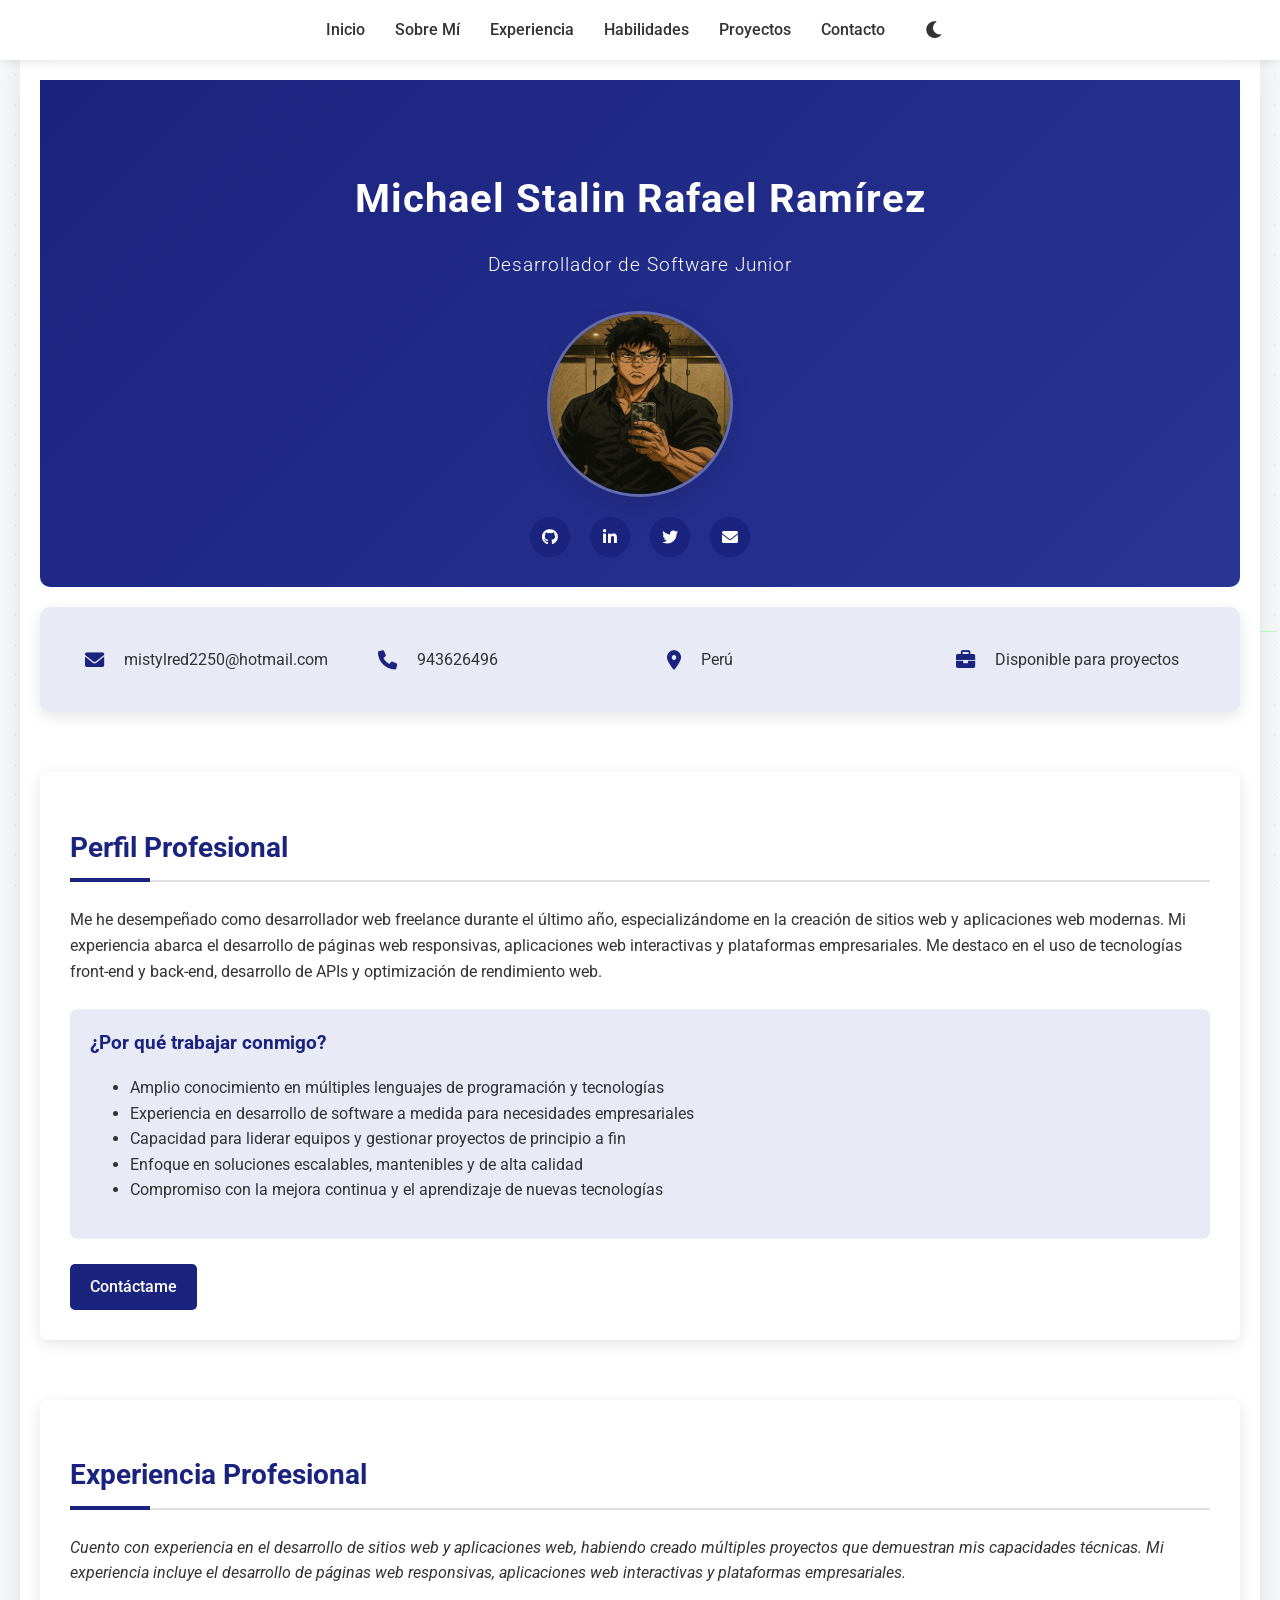
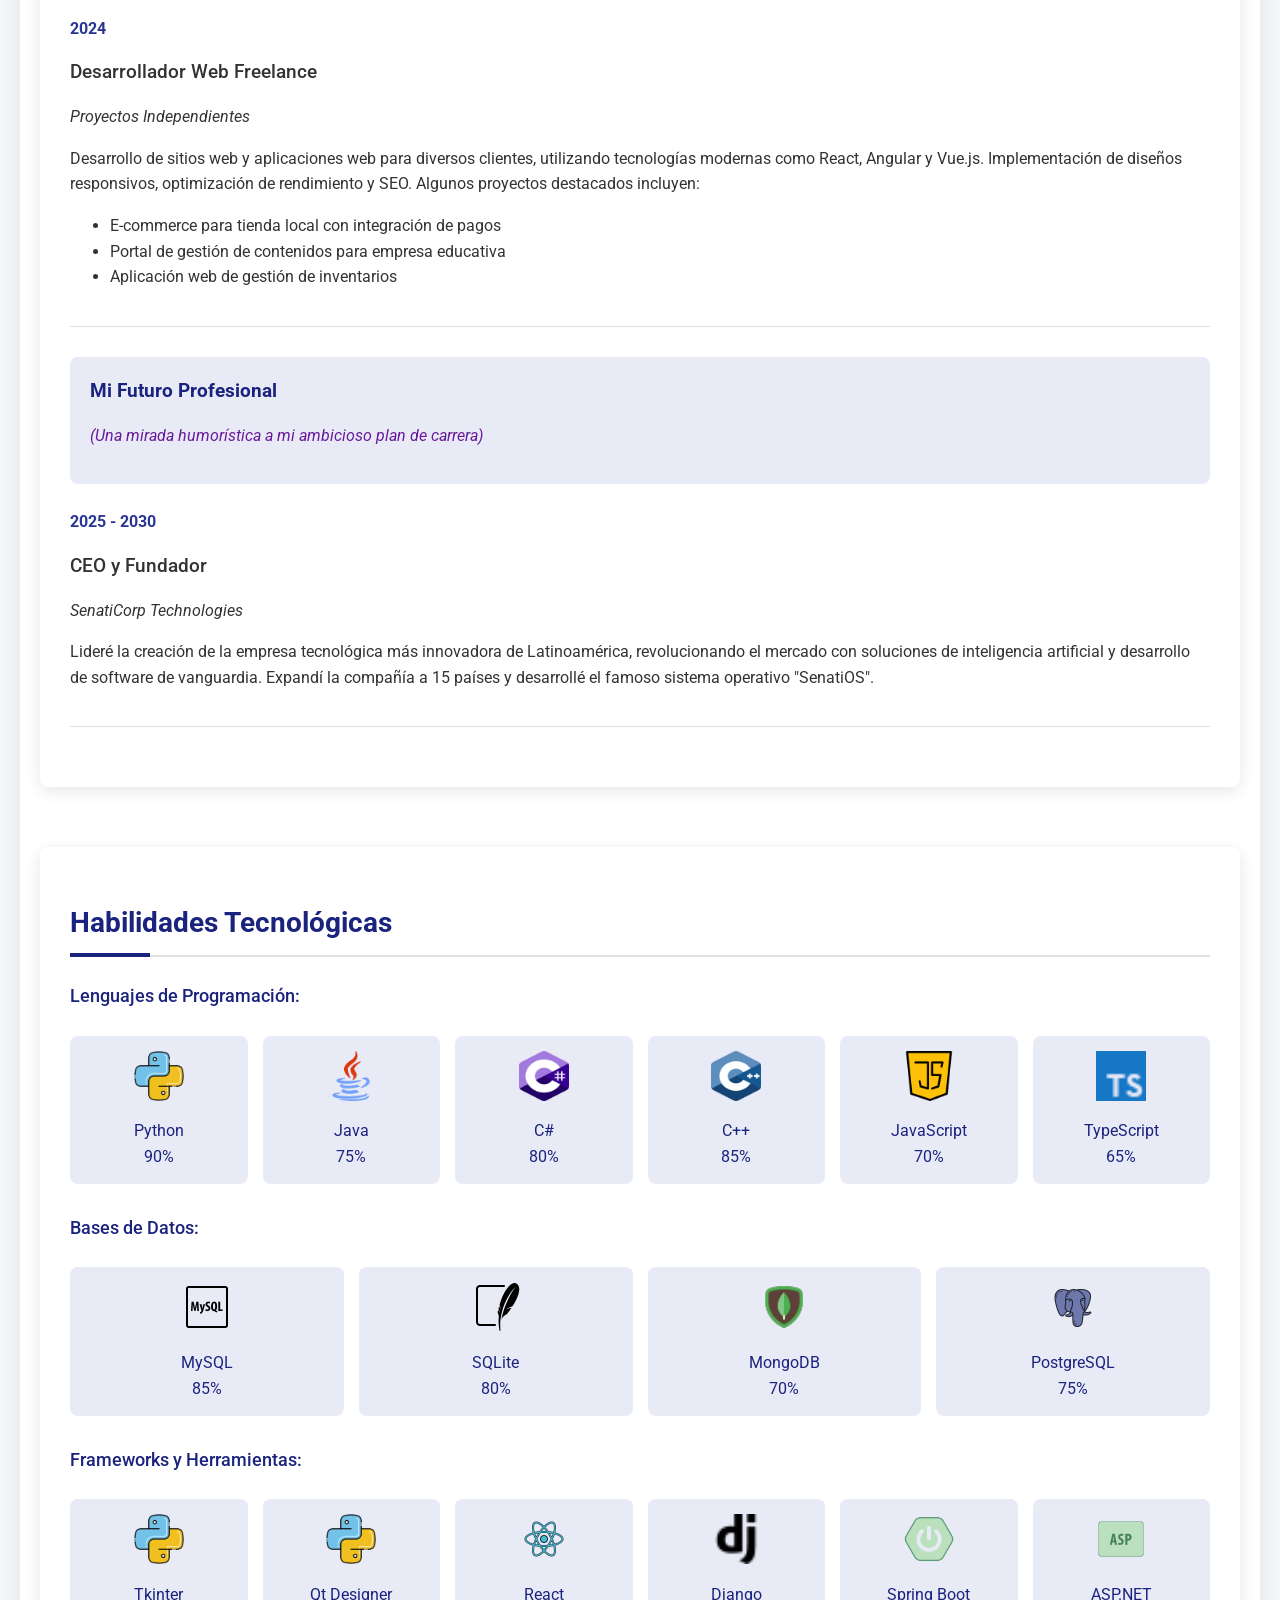
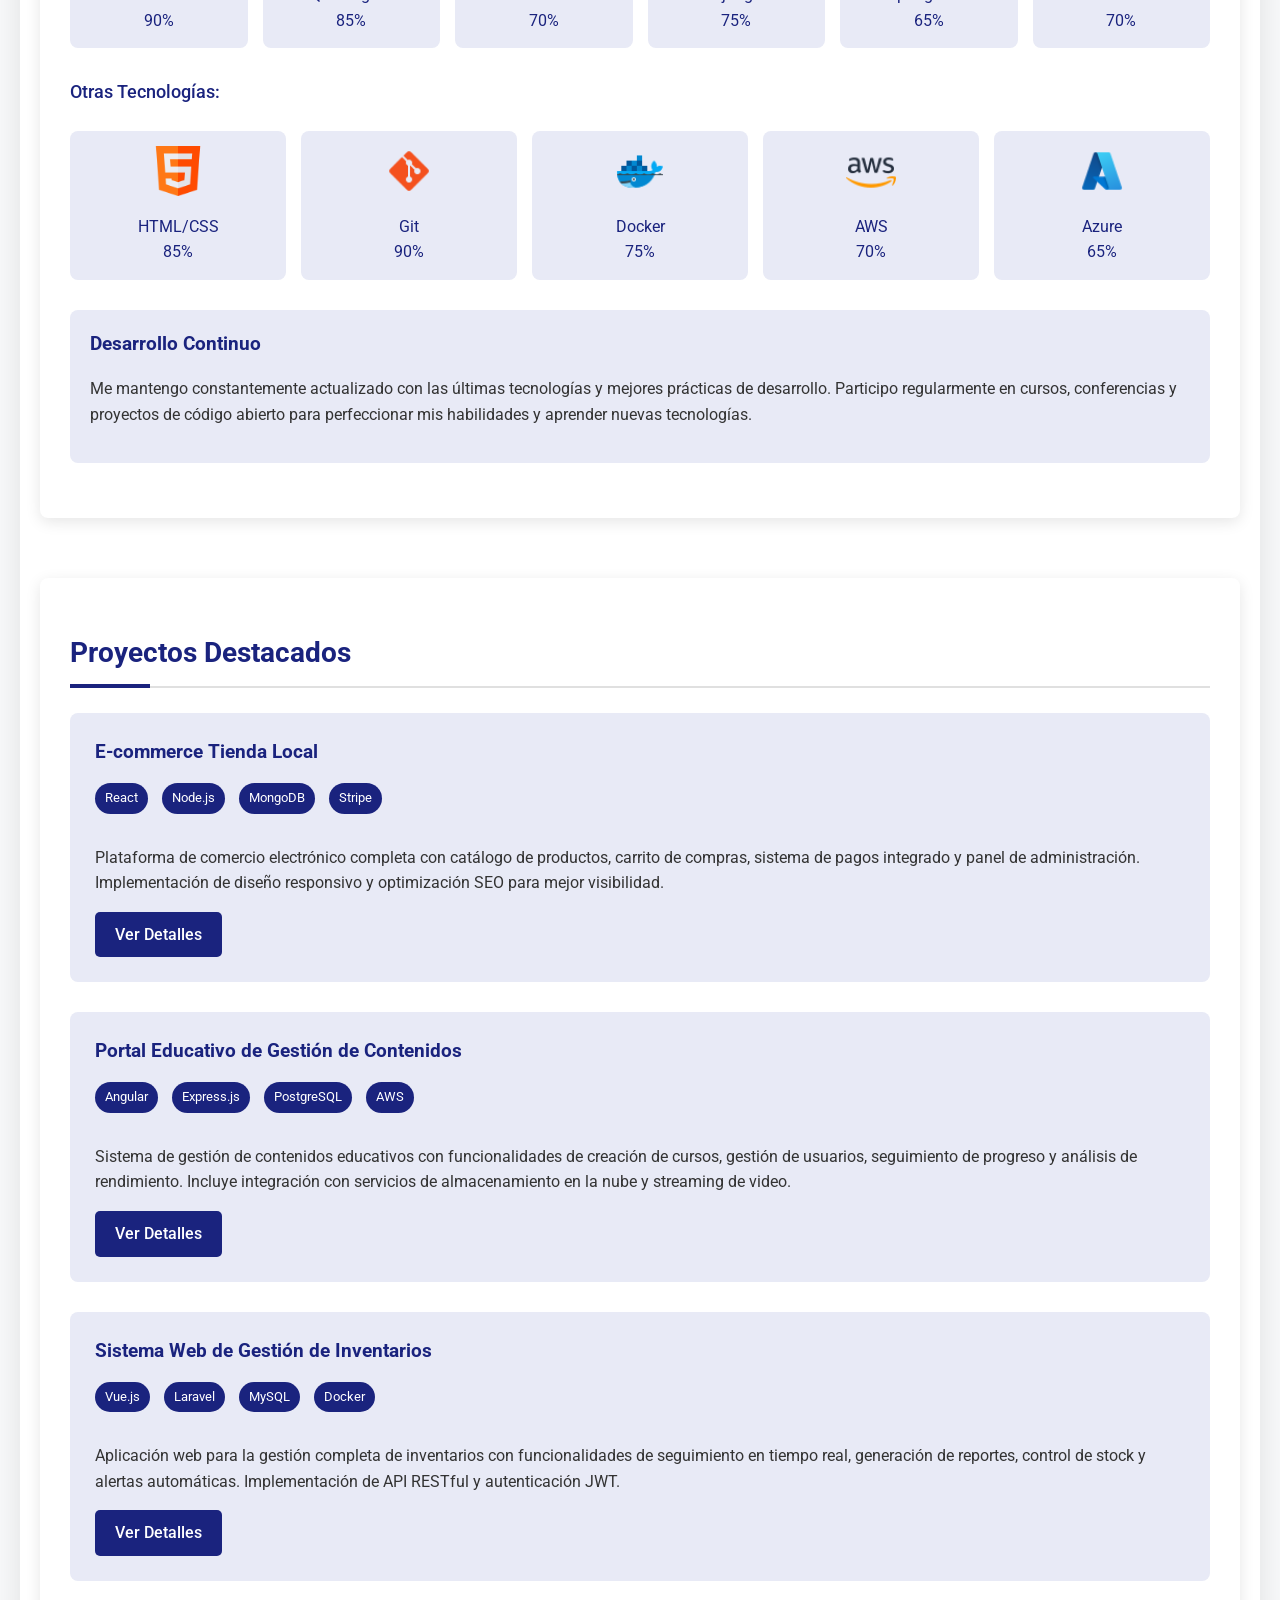
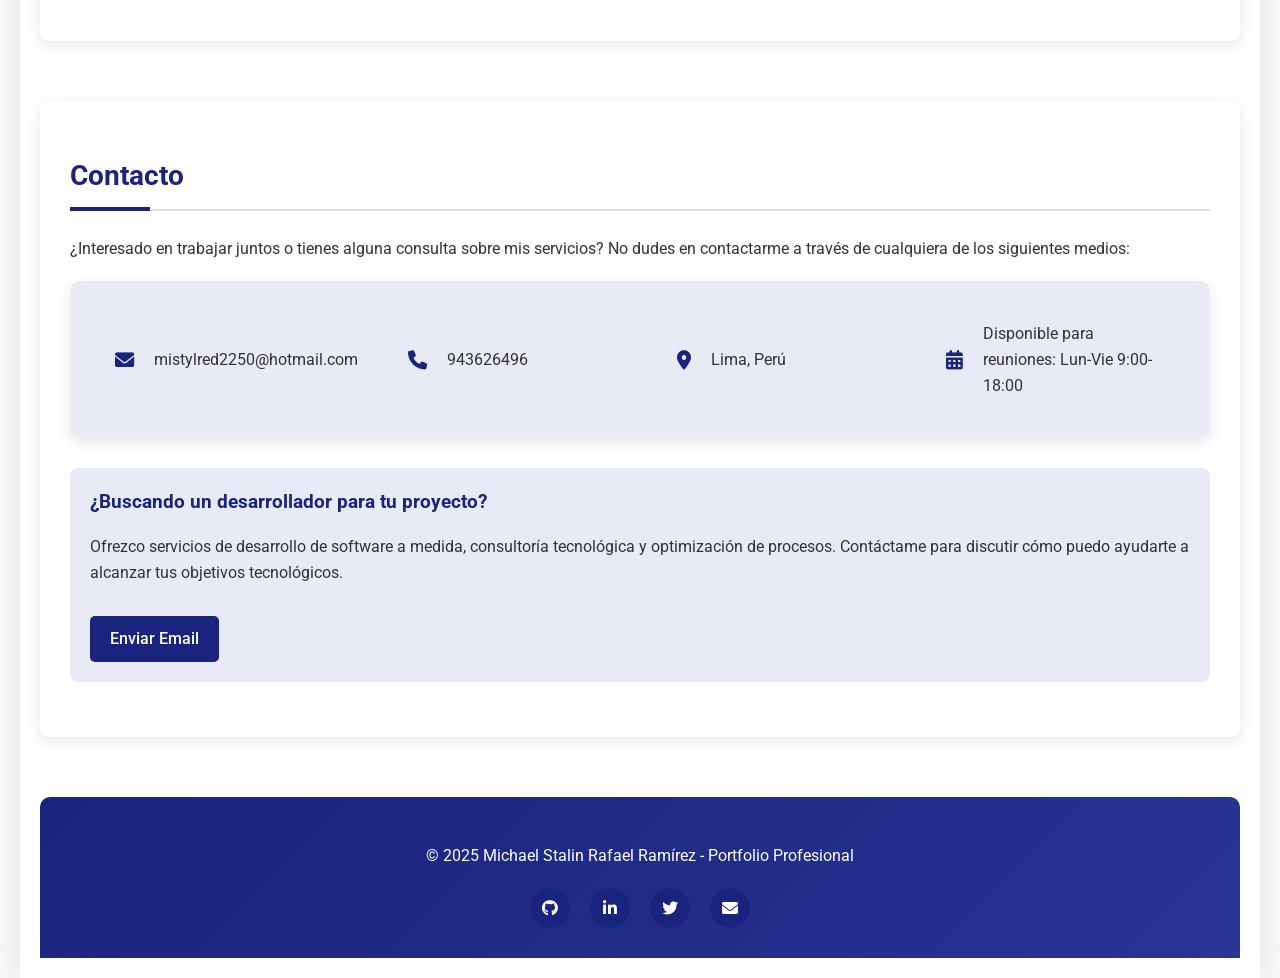
==== index.html @ 330e7f18 "repo" ====
<!DOCTYPE html>
<html lang="es">
<head>
    <meta charset="UTF-8">
    <meta name="viewport" content="width=device-width, initial-scale=1.0">
    <title>Portfolio Profesional - Michael Stalin Rafael Ramírez</title>
    <link rel="stylesheet" href="assets/css/styles.css">
    <link rel="stylesheet" href="https://cdnjs.cloudflare.com/ajax/libs/font-awesome/6.0.0-beta3/css/all.min.css">
    <link href="https://fonts.googleapis.com/css2?family=Roboto:wght@300;400;500;700&display=swap" rel="stylesheet">
    <!-- Añadimos metadatos para SEO -->
    <meta name="description" content="Portfolio profesional de Michael Stalin Rafael Ramírez, desarrollador de software especializado en aplicaciones empresariales y soluciones tecnológicas.">
    <meta name="keywords" content="desarrollador, software, Python, Java, C#, portfolio, programación, aplicaciones, web">
    <meta name="author" content="Michael Stalin Rafael Ramírez">
    <!-- Favicon -->
    <link rel="icon" href="assets/img/favicon.ico" type="image/x-icon">
</head>
<body>
    <div class="nav-menu">
        <div class="nav-container">
            <a href="#inicio" class="nav-item">Inicio</a>
            <a href="#sobre-mi" class="nav-item">Sobre Mí</a>
            <a href="#experiencia" class="nav-item">Experiencia</a>
            <a href="#habilidades" class="nav-item">Habilidades</a>
            <a href="#proyectos" class="nav-item">Proyectos</a>
            <a href="#contacto" class="nav-item">Contacto</a>
            <button id="theme-toggle" class="nav-item" style="background: none; border: none; cursor: pointer;">
                <i class="fas fa-moon"></i>
            </button>
        </div>
    </div>

    <div class="container">
        <header id="inicio">
            <h1>Michael Stalin Rafael Ramírez</h1>
            <p class="subtitle">Desarrollador de Software Junior</p>
            <div class="profile-pic" id="profile-pic">
                <!-- Replace 'path/to/your/photo.jpg' with the actual path to your profile photo -->
                <img src="integrantes/michael.png" alt="Michael Stalin Rafael Ramírez">
                <!-- Alternative options for profile photo:
                1. Place your photo in assets/img/ folder and use: src="assets/img/your-photo.jpg"
                2. Use a direct URL if hosting elsewhere: src="https://example.com/your-photo.jpg"
                3. Keep placeholder until you have a photo: src="https://via.placeholder.com/180"
                -->
            </div>
            <div class="social-icons">
                <a href="#" class="social-icon"><i class="fab fa-github"></i></a>
                <a href="#" class="social-icon"><i class="fab fa-linkedin-in"></i></a>
                <a href="#" class="social-icon"><i class="fab fa-twitter"></i></a>
                <a href="mailto:mistylred2250@hotmail.com" class="social-icon"><i class="fas fa-envelope"></i></a>
            </div>
        </header>
        
        <section class="contact-info">
            <div class="contact-item">
                <i class="fas fa-envelope"></i>
                <span>mistylred2250@hotmail.com</span>
            </div>
            <div class="contact-item">
                <i class="fas fa-phone"></i>
                <span>943626496</span>
            </div>
            <div class="contact-item">
                <i class="fas fa-map-marker-alt"></i>
                <span>Perú</span>
            </div>
            <div class="contact-item">
                <i class="fas fa-briefcase"></i>
                <span>Disponible para proyectos</span>
            </div>
        </section>
        
        <section id="sobre-mi">
            <h2>Perfil Profesional</h2>
            <p>
                Me he desempeñado como desarrollador web freelance durante el último año, especializándome
                en la creación de sitios web y aplicaciones web modernas. Mi experiencia abarca el desarrollo
                de páginas web responsivas, aplicaciones web interactivas y plataformas empresariales. Me destaco
                en el uso de tecnologías front-end y back-end, desarrollo de APIs y optimización de rendimiento web.
            </p>
            
            <div class="highlight-box">
                <h3 class="highlight-title">¿Por qué trabajar conmigo?</h3>
                <ul>
                    <li>Amplio conocimiento en múltiples lenguajes de programación y tecnologías</li>
                    <li>Experiencia en desarrollo de software a medida para necesidades empresariales</li>
                    <li>Capacidad para liderar equipos y gestionar proyectos de principio a fin</li>
                    <li>Enfoque en soluciones escalables, mantenibles y de alta calidad</li>
                    <li>Compromiso con la mejora continua y el aprendizaje de nuevas tecnologías</li>
                </ul>
            </div>
            
            <a href="#contacto" class="btn">Contáctame</a>
        </section>
        
        <section id="experiencia">
            <h2>Experiencia Profesional</h2>
            
            <p style="font-style: italic; margin-bottom: 30px;">
                Cuento con experiencia en el desarrollo de sitios web y aplicaciones web, habiendo creado
                múltiples proyectos que demuestran mis capacidades técnicas. Mi experiencia incluye el desarrollo
                de páginas web responsivas, aplicaciones web interactivas y plataformas empresariales.
            </p>

            <div class="experience-item">
                <p class="experience-date">2024  </p>
                <p class="experience-role">Desarrollador Web Freelance</p>
                <p class="experience-company">Proyectos Independientes</p>
                <p>
                    Desarrollo de sitios web y aplicaciones web para diversos clientes, utilizando tecnologías
                    modernas como React, Angular y Vue.js. Implementación de diseños responsivos, optimización
                    de rendimiento y SEO. Algunos proyectos destacados incluyen:
                    <ul>
                        <li>E-commerce para tienda local con integración de pagos</li>
                        <li>Portal de gestión de contenidos para empresa educativa</li>
                        <li>Aplicación web de gestión de inventarios</li>
                    </ul>
                </p>
            </div>
            
            <div class="highlight-box">
                <h3 class="highlight-title">Mi Futuro Profesional</h3>
                <p style="font-style: italic; color: #6a1b9a;">
                    (Una mirada humorística a mi ambicioso plan de carrera)
                </p>
            </div>
            
            <div class="experience-item">
                <p class="experience-date">2025 - 2030</p>
                <p class="experience-role">CEO y Fundador</p>
                <p class="experience-company">SenatiCorp Technologies</p>
                <p>
                    Lideré la creación de la empresa tecnológica más innovadora de Latinoamérica, 
                    revolucionando el mercado con soluciones de inteligencia artificial y desarrollo 
                    de software de vanguardia. Expandí la compañía a 15 países y desarrollé 
                    el famoso sistema operativo "SenatiOS".
                </p>
            </div>
        </section>
        
        <section id="habilidades">
            <h2>Habilidades Tecnológicas</h2>
            
            <div class="info-item">
                <p class="info-title">Lenguajes de Programación:</p>
                <div class="skills-container">
                    <div class="skill-item" onclick="openModal('python-modal')"><img src="img/python.png" alt="Python" class="skill-icon"><br>Python<br>90%</div>
                    <div class="skill-item" onclick="openModal('java-modal')"><img src="img/java.png" alt="Java" class="skill-icon"><br>Java<br>75%</div>
                    <div class="skill-item" onclick="openModal('csharp-modal')"><img src="img/c-sharp-c.912x1024.png" alt="C#" class="skill-icon"><br>C#<br>80%</div>
                    <div class="skill-item" onclick="openModal('cpp-modal')"><img src="img/c.912x1024.png" alt="C++" class="skill-icon"><br>C++<br>85%</div>
                    <div class="skill-item" onclick="openModal('javascript-modal')"><img src="img/secuencia-de-comandos-de-java.png" alt="JavaScript" class="skill-icon"><br>JavaScript<br>70%</div>
                    <div class="skill-item" onclick="openModal('typescript-modal')"><img src="img/icons8-typescript-24.png" alt="TypeScript" class="skill-icon"><br>TypeScript<br>65%</div>
                </div>
            </div>
            
            <div class="info-item">
                <p class="info-title">Bases de Datos:</p>
                <div class="skills-container">
                    <div class="skill-item" onclick="openModal('mysql-modal')"><img src="img/icons8-mysql-50.png" alt="MySQL" class="skill-icon"><br>MySQL<br>85%</div>
                    <div class="skill-item" onclick="openModal('sqlite-modal')"><img src="img/icons8-sqlite-50.png" alt="SQLite" class="skill-icon"><br>SQLite<br>80%</div>
                    <div class="skill-item" onclick="openModal('mongodb-modal')"><img src="img/icons8-mongodb-48.png" alt="MongoDB" class="skill-icon"><br>MongoDB<br>70%</div>
                    <div class="skill-item" onclick="openModal('postgresql-modal')"><img src="img/icons8-postgresql-100.png" alt="PostgreSQL" class="skill-icon"><br>PostgreSQL<br>75%</div>
                </div>
            </div>
            
            <div class="info-item">
                <p class="info-title">Frameworks y Herramientas:</p>
                <div class="skills-container">
                    <div class="skill-item" onclick="openModal('tkinter-modal')"><img src="img/python.png" alt="Tkinter" class="skill-icon"><br>Tkinter<br>90%</div>
                    <div class="skill-item" onclick="openModal('qt-modal')"><img src="img/python.png" alt="Qt Designer" class="skill-icon"><br>Qt Designer<br>85%</div>
                    <div class="skill-item" onclick="openModal('react-modal')"><img src="img/icons8-reaccionar-100.png" alt="React" class="skill-icon"><br>React<br>70%</div>
                    <div class="skill-item" onclick="openModal('django-modal')"><img src="img/icons8-django-24.png" alt="Django" class="skill-icon"><br>Django<br>75%</div>
                    <div class="skill-item" onclick="openModal('spring-modal')"><img src="img/icons8-logotipo-de-primavera-80.png" alt="Spring Boot" class="skill-icon"><br>Spring Boot<br>65%</div>
                    <div class="skill-item" onclick="openModal('dotnet-modal')"><img src="img/icons8-asp-80.png" alt="ASP.NET" class="skill-icon"><br>ASP.NET<br>70%</div>
                </div>
            </div>
            
            <div class="info-item">
                <p class="info-title">Otras Tecnologías:</p>
                <div class="skills-container">
                    <div class="skill-item" onclick="openModal('html-modal')"><img src="img/html.png" alt="HTML" class="skill-icon"><br>HTML/CSS<br>85%</div>
                    <div class="skill-item" onclick="openModal('git-modal')"><img src="img/icons8-git-48.png" alt="Git" class="skill-icon"><br>Git<br>90%</div>
                    <div class="skill-item" onclick="openModal('docker-modal')"><img src="img/icons8-estibador-48.png" alt="Docker" class="skill-icon"><br>Docker<br>75%</div>
                    <div class="skill-item" onclick="openModal('aws-modal')"><img src="img/icons8-aws-48.png" alt="AWS" class="skill-icon"><br>AWS<br>70%</div>
                    <div class="skill-item" onclick="openModal('azure-modal')"><img src="img/icons8-azur-48.png" alt="Azure" class="skill-icon"><br>Azure<br>65%</div>
                </div>
            </div>
            
            <div class="highlight-box">
                <h3 class="highlight-title">Desarrollo Continuo</h3>
                <p>
                    Me mantengo constantemente actualizado con las últimas tecnologías y mejores prácticas 
                    de desarrollo. Participo regularmente en cursos, conferencias y proyectos de código abierto 
                    para perfeccionar mis habilidades y aprender nuevas tecnologías.
                </p>
            </div>
        </section>
        
        <section id="proyectos">
            <h2>Proyectos Destacados</h2>
            
            <div class="project-card">
                <h3 class="project-title">E-commerce Tienda Local</h3>
                <span class="project-tech">React</span>
                <span class="project-tech">Node.js</span>
                <span class="project-tech">MongoDB</span>
                <span class="project-tech">Stripe</span>
                <p>
                    Plataforma de comercio electrónico completa con catálogo de productos, carrito de compras,
                    sistema de pagos integrado y panel de administración. Implementación de diseño responsivo
                    y optimización SEO para mejor visibilidad.
                </p>
                <a href="#" class="btn" onclick="openModal('proyecto1-modal')">Ver Detalles</a>
            </div>
            
            <div class="project-card">
                <h3 class="project-title">Portal Educativo de Gestión de Contenidos</h3>
                <span class="project-tech">Angular</span>
                <span class="project-tech">Express.js</span>
                <span class="project-tech">PostgreSQL</span>
                <span class="project-tech">AWS</span>
                <p>
                    Sistema de gestión de contenidos educativos con funcionalidades de creación de cursos,
                    gestión de usuarios, seguimiento de progreso y análisis de rendimiento. Incluye
                    integración con servicios de almacenamiento en la nube y streaming de video.
                </p>
                <a href="#" class="btn" onclick="openModal('proyecto2-modal')">Ver Detalles</a>
            </div>

            <div class="project-card">
                <h3 class="project-title">Sistema Web de Gestión de Inventarios</h3>
                <span class="project-tech">Vue.js</span>
                <span class="project-tech">Laravel</span>
                <span class="project-tech">MySQL</span>
                <span class="project-tech">Docker</span>
                <p>
                    Aplicación web para la gestión completa de inventarios con funcionalidades de
                    seguimiento en tiempo real, generación de reportes, control de stock y
                    alertas automáticas. Implementación de API RESTful y autenticación JWT.
                </p>
                <a href="#" class="btn" onclick="openModal('proyecto3-modal')">Ver Detalles</a>
            </div>
            
            
        </section>
        
        <!-- Education section removed -->
        
        <section id="contacto">
            <h2>Contacto</h2>
            <p>
                ¿Interesado en trabajar juntos o tienes alguna consulta sobre mis servicios? 
                No dudes en contactarme a través de cualquiera de los siguientes medios:
            </p>
            <div class="contact-info">
                <div class="contact-item">
                    <i class="fas fa-envelope"></i>
                    <span>mistylred2250@hotmail.com</span>
                </div>
                <div class="contact-item">
                    <i class="fas fa-phone"></i>
                    <span>943626496</span>
                </div>
                <div class="contact-item">
                    <i class="fas fa-map-marker-alt"></i>
                    <span>Lima, Perú</span>
                </div>
                <div class="contact-item">
                    <i class="fas fa-calendar-alt"></i>
                    <span>Disponible para reuniones: Lun-Vie 9:00-18:00</span>
                </div>
            </div>
            
            <div class="highlight-box" style="margin-top: 30px;">
                <h3 class="highlight-title">¿Buscando un desarrollador para tu proyecto?</h3>
                <p>
                    Ofrezco servicios de desarrollo de software a medida, consultoría tecnológica y 
                    optimización de procesos. Contáctame para discutir cómo puedo ayudarte a alcanzar 
                    tus objetivos tecnológicos.
                </p>
                <a href="mailto:mistylred2250@hotmail.com" class="btn" style="margin-top: 15px;">Enviar Email</a>
            </div>
        </section>
        
        <footer>
            <p>© 2025 Michael Stalin Rafael Ramírez - Portfolio Profesional</p>
            <div class="social-icons">
                <a href="#" class="social-icon"><i class="fab fa-github"></i></a>
                <a href="#" class="social-icon"><i class="fab fa-linkedin-in"></i></a>
                <a href="#" class="social-icon"><i class="fab fa-twitter"></i></a>
                <a href="mailto:mistylred2250@hotmail.com" class="social-icon"><i class="fas fa-envelope"></i></a>
            </div>
        </footer>
    </div>

    <!-- Modales para tecnologías -->
    <div id="python-modal" class="modal">
        <div class="modal-content">
            <span class="close-modal" onclick="closeModal('python-modal')">&times;</span>
            <h3 class="modal-title">Proyectos con Python</h3>
            <p>He desarrollado los siguientes proyectos utilizando Python:</p>
            <ul>
                <li><strong>Sistema Avanzado de Análisis de Documentos:</strong> Aplicación que utiliza NLP para extraer información clave de documentos.</li>
                <li><strong>Plataforma de Gestión de RRHH:</strong> Sistema completo con Django y React para gestión de recursos humanos.</li>
                <li><strong>Automatización de Procesos Empresariales:</strong> Scripts y aplicaciones para optimizar flujos de trabajo.</li>
                <li><strong>Análisis de Datos y Visualización:</strong> Dashboards interactivos con Pandas, NumPy y Matplotlib.</li>
            </ul>
            <p>Python es mi lenguaje principal para desarrollo de aplicaciones empresariales, análisis de datos y automatización.</p>
        </div>
    </div>

    <div id="java-modal" class="modal">
        <div class="modal-content">
            <span class="close-modal" onclick="closeModal('java-modal')">&times;</span>
            <h3 class="modal-title">Proyectos con Java</h3>
            <p>He desarrollado los siguientes proyectos utilizando Java:</p>
            <ul>
                <li><strong>Ecosistema de APIs Empresariales:</strong> Desarrollo de APIs RESTful con autenticación OAuth2 y documentación Swagger.</li>
                <li><strong>Aplicación Móvil de Gestión Logística:</strong> App Android para seguimiento de flotas y envíos en tiempo real.</li>
                <li><strong>Microservicios para Integración de Sistemas:</strong> Arquitectura escalable para comunicación entre sistemas empresariales.</li>
            </ul>
            <p>Java es mi lenguaje de elección para desarrollo de aplicaciones empresariales robustas y aplicaciones Android.</p>
        </div>
    </div>

    <div id="csharp-modal" class="modal">
        <div class="modal-content">
            <span class="close-modal" onclick="closeModal('csharp-modal')">&times;</span>
            <h3 class="modal-title">Proyectos con C#</h3>
            <p>He desarrollado los siguientes proyectos utilizando C#:</p>
            <ul>
                <li><strong>Software MSI:</strong> Desarrollo de instaladores y aplicaciones empresariales.</li>
                <li><strong>Aplicaciones de Escritorio:</strong> Desarrollo con Windows Forms y WPF.</li>
            </ul>
            <p>C# es mi elección para desarrollo de aplicaciones Windows y servicios empresariales.</p>
        </div>
    </div>

    <!-- Modales para proyectos -->
    <div id="proyecto1-modal" class="modal">
        <div class="modal-content">
            <span class="close-modal" onclick="closeModal('proyecto1-modal')">&times;</span>
            <h3 class="modal-title">Buscador de Palabras en Documentos</h3>
            <img src="https://via.placeholder.com/600x300" alt="Buscador de Palabras" class="project-image">
            <p><strong>Tecnologías:</strong> Python, Qt Designer, PyPDF2, docx</p>
            <p>
                Esta aplicación permite a los usuarios buscar palabras específicas dentro de documentos PDF y Word (.docx).
                Características principales:
            </p>
            <ul>
                <li>Interfaz gráfica intuitiva desarrollada con Qt Designer</li>
                <li>Búsqueda rápida en múltiples documentos simultáneamente</li>
                <li>Resaltado de coincidencias en el texto</li>
                <li>Exportación de resultados a CSV o Excel</li>
                <li>Soporte para expresiones regulares en búsquedas avanzadas</li>
            </ul>
            <p>
                Este proyecto fue desarrollado para optimizar el proceso de búsqueda de información en grandes volúmenes de documentos,
                reduciendo significativamente el tiempo necesario para encontrar datos específicos.
            </p>
        </div>
    </div>

    <div id="proyecto2-modal" class="modal">
        <div class="modal-content">
            <span class="close-modal" onclick="closeModal('proyecto2-modal')">&times;</span>
            <h3 class="modal-title">Sistema de Gestión de Recursos Humanos</h3>
            <img src="https://via.placeholder.com/600x300" alt="Sistema RRHH" class="project-image">
            <p><strong>Tecnologías:</strong> Python, Tkinter, MySQL, ReportLab, pandas</p>
            <p>
                Sistema completo para la gestión de recursos humanos en empresas, que incluye:
            </p>
            <ul>
                <li>Control de asistencia con registro de entrada/salida</li>
                <li>Gestión de empleados (altas, bajas, modificaciones)</li>
                <li>Cálculo automático de nóminas</li>
                <li>Generación de reportes en Excel y PDF</li>
                <li>Dashboard con estadísticas y métricas clave</li>
                <li>Sistema de permisos y roles de usuario</li>
            </ul>
            <p>
                Este sistema fue implementado para optimizar los procesos de RRHH, reduciendo errores y
                automatizando tareas repetitivas, lo que resultó en un aumento significativo de la productividad.
            </p>
        </div>
    </div>

    <div id="cpp-modal" class="modal">
        <div class="modal-content">
            <span class="close-modal" onclick="closeModal('cpp-modal')">&times;</span>
            <h3 class="modal-title">Proyectos con C++</h3>
            <p>He desarrollado los siguientes proyectos utilizando C++:</p>
            <ul>
                <li><strong>Optimización de Algoritmos:</strong> Implementación de algoritmos de alto rendimiento para procesamiento de datos.</li>
                <li><strong>Desarrollo de Sistemas Embebidos:</strong> Aplicaciones para sistemas de control y dispositivos IoT.</li>
                <li><strong>Aplicaciones de Escritorio:</strong> Desarrollo de interfaces gráficas con Qt.</li>
            </ul>
            <p>C++ es mi lenguaje de elección para aplicaciones que requieren alto rendimiento y control de recursos.</p>
        </div>
    </div>

    <div id="proyecto3-modal" class="modal">
        <div class="modal-content">
            <span class="close-modal" onclick="closeModal('proyecto3-modal')">&times;</span>
            <h3 class="modal-title">Convertidor Universal de Documentos Office</h3>
            <img src="https://via.placeholder.com/600x300" alt="Convertidor de Documentos" class="project-image">
            <p><strong>Tecnologías:</strong> Python, PyQt5, LibreOffice API, Pandas, ReportLab</p>
            <p>
                Herramienta de conversión de documentos que permite transformar archivos entre diferentes formatos de Office:
            </p>
            <ul>
                <li>Conversión entre formatos Word, Excel, PowerPoint y PDF</li>
                <li>Preservación de estilos, fuentes y formatos complejos</li>
                <li>Procesamiento por lotes de múltiples archivos</li>
                <li>Interfaz gráfica intuitiva con vista previa de documentos</li>
                <li>Opciones avanzadas de configuración para cada tipo de conversión</li>
                <li>Compresión opcional de archivos PDF resultantes</li>
            </ul>
            <p>
                Este proyecto surgió de la necesidad de convertir grandes volúmenes de documentos corporativos
                entre diferentes formatos, manteniendo la integridad del diseño y reduciendo el tiempo de procesamiento manual.
            </p>
        </div>
    </div>

    <div id="proyecto4-modal" class="modal">
        <div class="modal-content">
            <span class="close-modal" onclick="closeModal('proyecto4-modal')">&times;</span>
            <h3 class="modal-title">Sistema de Monitoreo IoT para Agricultura</h3>
            <img src="https://via.placeholder.com/600x300" alt="Sistema IoT Agricultura" class="project-image">
            <p><strong>Tecnologías:</strong> Python, Raspberry Pi, MQTT, InfluxDB, Grafana, TensorFlow Lite</p>
            <p>
                Plataforma integral para agricultura de precisión que utiliza sensores IoT para monitorear y optimizar cultivos:
            </p>
            <ul>
                <li>Red de sensores inalámbricos para monitoreo de variables ambientales</li>
                <li>Dashboard en tiempo real con visualización de datos y tendencias</li>
                <li>Sistema de alertas configurables vía SMS y correo electrónico</li>
                <li>Algoritmos de predicción para optimizar ciclos de riego</li>
                <li>Integración con sistemas de riego automatizados</li>
                <li>Aplicación móvil para monitoreo remoto</li>
            </ul>
            <p>
                Este proyecto permite a agricultores optimizar el uso de recursos hídricos y reducir costos operativos,
                mientras maximizan la producción y calidad de sus cultivos mediante decisiones basadas en datos.
            </p>
        </div>
    </div>

    <div id="proyecto5-modal" class="modal">
        <div class="modal-content">
            <span class="close-modal" onclick="closeModal('proyecto5-modal')">&times;</span>
            <h3 class="modal-title">Asistente Virtual para Gestión de Tareas</h3>
            <img src="https://via.placeholder.com/600x300" alt="Asistente Virtual" class="project-image">
            <p><strong>Tecnologías:</strong> Java, Spring Boot, MongoDB, WebSockets, Angular</p>
            <p>
                Aplicación web que funciona como un asistente personal inteligente para la gestión del tiempo:
            </p>
            <ul>
                <li>Organización inteligente de tareas basada en prioridades y plazos</li>
                <li>Análisis de patrones de productividad personal</li>
                <li>Sugerencias para optimizar horarios de trabajo</li>
                <li>Integración con Google Calendar y Microsoft Outlook</li>
                <li>Notificaciones personalizables en múltiples dispositivos</li>
                <li>Reportes semanales de productividad y logros</li>
            </ul>
            <p>
                Este asistente virtual ayuda a profesionales y equipos a gestionar mejor su tiempo,
                reducir el estrés asociado con múltiples tareas y aumentar la productividad mediante
                una planificación inteligente basada en hábitos personales.
            </p>
        </div>
    </div>

    <!-- Referencia al archivo JavaScript externo -->
    <script src="assets/js/scripts.js"></script>
</body>
</html>
---- assets/css/styles.css ----
/*
 * Definición de variables CSS globales para el tema claro
 * Estas variables controlan los colores principales, fondos, sombras y gradientes
 * Se utilizan en todo el sitio para mantener una consistencia visual
 */
:root {
    --primary-color: #1a237e;
    --secondary-color: #283593;
    --text-color: #333;
    --background-color: #f8f9fa;
    --card-background: #fff;
    --border-color: #e0e0e0;
    --highlight-background: #e8eaf6;
    --nav-background: rgba(255, 255, 255, 0.95);
    --shadow-color: rgba(0, 0, 0, 0.1);
    --header-gradient: linear-gradient(135deg, #1a237e 0%, #283593 100%);
    --footer-gradient: linear-gradient(135deg, #1a237e 0%, #283593 100%);
}

/*
 * Configuración del tema oscuro
 * Redefine las variables CSS para crear una paleta de colores oscura
 * Se activa cuando se añade la clase .dark-mode al elemento body
 */
.dark-mode {
    --primary-color: #4a90e2;
    --secondary-color: #357abd;
    --text-color: #e0e0e0;
    --background-color: #121212;
    --card-background: #1e1e1e;
    --border-color: #2d2d2d;
    --highlight-background: #1a1a1a;
    --nav-background: rgba(18, 18, 18, 0.95);
    --shadow-color: rgba(74, 144, 226, 0.2);
    --header-gradient: linear-gradient(135deg, #2c3e50 0%, #3498db 100%);
    --footer-gradient: linear-gradient(135deg, #2c3e50 0%, #3498db 100%);
}

/* Estilos globales del cuerpo del documento */
body {
    /* Utiliza la fuente Roboto para todo el contenido */
    font-family: 'Roboto', sans-serif;
    line-height: 1.6;
    color: var(--text-color);
    background-color: var(--background-color);
    margin: 0;
    padding: 0;
    transition: background-color 0.3s ease, color 0.3s ease;
}

/* Contenedor principal que limita el ancho del contenido */
.container {
    /* Ancho máximo para mantener la legibilidad */
    max-width: 1200px;
    margin: 0 auto;
    padding: 20px;
    background-color: var(--card-background);
    box-shadow: 0 0 30px var(--shadow-color);
    transition: background-color 0.3s ease, box-shadow 0.3s ease;
}

/*
 * Barra de navegación principal
 * Utiliza position: sticky para mantenerla visible al hacer scroll
 * Incluye efectos de transición suave y sombra para profundidad
 */
.nav-menu {
    position: sticky;
    top: 0;
    background-color: var(--nav-background);
    box-shadow: 0 2px 10px var(--shadow-color);
    z-index: 1000;
    padding: 10px 0;
    transition: background-color 0.3s ease, box-shadow 0.3s ease;
}

.nav-container {
    display: flex;
    justify-content: center;
    align-items: center;
    max-width: 1200px;
    margin: 0 auto;
    padding: 0 20px;
}

.nav-item {
    margin: 0 15px;
    color: var(--text-color);
    text-decoration: none;
    font-weight: 500;
    transition: color 0.3s;
}

.nav-item:hover {
    color: var(--primary-color);
}

/*
 * Encabezado principal de la página
 * Contiene el título, subtítulo y foto de perfil
 * Usa gradientes y efectos de hover para interactividad
 */
header {
    text-align: center;
    padding: 60px 0 30px;
    background: var(--header-gradient);
    color: white;
    border-radius: 0 0 10px 10px;
    transition: background 0.3s ease;
}

h1 {
    font-size: 2.5rem;
    color: white;
    margin-bottom: 10px;
    font-weight: 700;
    letter-spacing: 1px;
}

.subtitle {
    font-size: 1.2rem;
    color: white;
    margin-bottom: 30px;
    font-weight: 300;
    letter-spacing: 1px;
}

.profile-pic {
    width: 180px;
    height: 180px;
    border-radius: 50%;
    margin: 0 auto 20px;
    overflow: hidden;
    border: 3px solid rgba(255, 255, 255, 0.3);
    transition: transform 0.3s ease, box-shadow 0.3s ease;
    box-shadow: 0 10px 25px var(--shadow-color);
}

.profile-pic:hover {
    transform: scale(1.05);
    box-shadow: 0 15px 35px var(--shadow-color);
}

.profile-pic img {
    width: 100%;
    height: 100%;
    object-fit: cover;
}

.social-icons {
    display: flex;
    justify-content: center;
    gap: 20px;
    margin-top: 20px;
}

.social-icon {
    display: flex;
    align-items: center;
    justify-content: center;
    width: 40px;
    height: 40px;
    border-radius: 50%;
    background-color: var(--primary-color);
    color: white;
    text-decoration: none;
    transition: background-color 0.3s, transform 0.3s;
}

.social-icon:hover {
    background-color: var(--secondary-color);
    transform: translateY(-3px);
}

/*
 * Secciones de contenido principal
 * Cada sección tiene un fondo claro, bordes redondeados y sombra
 * Se aplican transiciones suaves para cambios de tema
 */
section {
    margin: 60px 0;
    padding: 30px;
    background-color: var(--card-background);
    border-radius: 8px;
    box-shadow: 0 4px 15px var(--shadow-color);
    transition: background-color 0.3s ease, box-shadow 0.3s ease;
}

h2 {
    color: var(--primary-color);
    border-bottom: 2px solid var(--border-color);
    padding-bottom: 10px;
    margin-bottom: 25px;
    position: relative;
    font-size: 28px;
    transition: color 0.3s ease, border-color 0.3s ease;
}

h2::after {
    content: '';
    position: absolute;
    bottom: -2px;
    left: 0;
    width: 80px;
    height: 4px;
    background-color: var(--primary-color);
    transition: background-color 0.3s ease;
}

.highlight-box {
    background-color: var(--highlight-background);
    padding: 20px;
    border-radius: 8px;
    margin: 25px 0;
    transition: background-color 0.3s ease;
}

.highlight-title {
    color: var(--primary-color);
    margin-top: 0;
    margin-bottom: 15px;
    transition: color 0.3s ease;
}

/*
 * Sección de información de contacto
 * Diseño flexible que se adapta a diferentes tamaños de pantalla
 * Incluye efectos hover y transiciones para mejor interactividad
 */
.contact-info {
    display: flex;
    flex-wrap: wrap;
    gap: 20px;
    margin-top: 20px;
    background-color: var(--highlight-background);
    padding: 30px;
    border-radius: 10px;
    box-shadow: 0 5px 15px var(--shadow-color);
    transition: background-color 0.3s ease, box-shadow 0.3s ease;
}

.contact-item {
    display: flex;
    align-items: center;
    gap: 10px;
    background-color: var(--highlight-background);
    padding: 10px 15px;
    border-radius: 5px;
    flex: 1 1 200px;
    transition: transform 0.3s ease, background-color 0.3s ease;
}

.contact-item:hover {
    transform: translateY(-3px);
}

.contact-item i {
    color: var(--primary-color);
    font-size: 1.2rem;
    margin-right: 10px;
    transition: color 0.3s ease;
}

/*
 * Elementos de experiencia laboral/profesional
 * Muestra fechas, roles y empresas en un formato estructurado
 * Incluye estilos para destacar fechas y roles importantes
 */
.experience-item {
    margin-bottom: 30px;
    padding-bottom: 20px;
    border-bottom: 1px solid var(--border-color);
    transition: border-color 0.3s ease;
}

.experience-date {
    font-weight: bold;
    color: var(--secondary-color);
    transition: color 0.3s ease;
}

.experience-role {
    font-size: 1.2rem;
    font-weight: 500;
    margin: 5px 0;
}

.experience-company {
    font-style: italic;
    margin-bottom: 10px;
}

/*
 * Sección de habilidades técnicas
 * Utiliza un diseño en grid flexible para mostrar habilidades
 * Incluye iconos y efectos hover para mejor visualización
 */
.info-item {
    margin-bottom: 30px;
}

.info-title {
    font-weight: 500;
    font-size: 1.1rem;
    margin-bottom: 15px;
    color: var(--primary-color);
    transition: color 0.3s ease;
}

.skills-container {
    display: flex;
    flex-wrap: wrap;
    gap: 15px;
    margin-top: 25px;
}

.skill-item {
    text-align: center;
    background-color: var(--highlight-background);
    padding: 15px;
    border-radius: 8px;
    flex: 1 1 100px;
    transition: transform 0.3s, box-shadow 0.3s, background-color 0.3s, color 0.3s;
    cursor: pointer;
    color: var(--primary-color);
}

.skill-item:hover {
    transform: translateY(-5px);
    box-shadow: 0 5px 15px var(--shadow-color);
    background-color: var(--primary-color);
    color: white;
}

.skill-icon {
    width: 50px;
    height: 50px;
    margin-bottom: 10px;
}

/*
 * Tarjetas de proyectos
 * Muestra información de proyectos en un formato de tarjeta
 * Incluye efectos de elevación y transición al hover
 */
.project-card {
    background-color: var(--highlight-background);
    padding: 25px;
    border-radius: 8px;
    margin-bottom: 30px;
    transition: transform 0.3s, background-color 0.3s ease;
}

.project-card:hover {
    transform: translateY(-5px);
}

.project-title {
    color: var(--primary-color);
    margin-top: 0;
    margin-bottom: 15px;
    transition: color 0.3s ease;
}

.project-tech {
    display: inline-block;
    background-color: var(--primary-color);
    color: white;
    padding: 5px 10px;
    border-radius: 20px;
    font-size: 0.8rem;
    margin-right: 10px;
    margin-bottom: 15px;
    transition: background-color 0.3s ease;
}

/*
 * Estilos de botones generales
 * Diseño consistente para todos los botones del sitio
 * Incluye efectos hover y transiciones suaves
 */
.btn {
    display: inline-block;
    background-color: var(--primary-color);
    color: white;
    padding: 10px 20px;
    border-radius: 5px;
    text-decoration: none;
    font-weight: 500;
    transition: background-color 0.3s, transform 0.3s;
}

.btn:hover {
    background-color: var(--secondary-color);
    transform: translateY(-3px);
}

/*
 * Pie de página del sitio
 * Usa gradiente similar al encabezado para consistencia visual
 * Incluye transiciones para cambios de tema
 */
footer {
    text-align: center;
    padding: 30px;
    background: var(--footer-gradient);
    color: white;
    border-radius: 10px 10px 0 0;
    margin-top: 50px;
    transition: background 0.3s ease;
}

/*
 * Botón para cambiar entre tema claro y oscuro
 * Incluye animación de rotación y efectos de brillo
 * Mantiene estado en localStorage para persistencia
 */
#theme-toggle {
    display: flex;
    align-items: center;
    justify-content: center;
    color: var(--text-color);
    background-color: var(--card-background);
    border: 2px solid var(--primary-color);
    border-radius: 50%;
    width: 40px;
    height: 40px;
    padding: 8px;
    cursor: pointer;
    transition: all 0.3s ease;
    font-size: 1.2rem;
    margin-left: 15px;
}

#theme-toggle:hover {
    color: var(--primary-color);
    transform: scale(1.1) rotate(360deg);
    box-shadow: 0 0 15px var(--primary-color);
    background-color: var(--highlight-background);
}

/*
 * Ventanas modales para contenido adicional
 * Incluye fondo semitransparente y efecto de desenfoque
 * Animaciones suaves para apertura y cierre
 */
.modal {
    display: none;
    position: fixed;
    z-index: 1000;
    left: 0;
    top: 0;
    width: 100%;
    height: 100%;
    overflow: auto;
    background-color: rgba(0,0,0,0.8);
    backdrop-filter: blur(5px);
}

.modal-content {
    background-color: var(--card-background);
    margin: 5% auto;
    padding: 35px;
    border-radius: 15px;
    width: 70%;
    max-width: 800px;
    box-shadow: 0 10px 30px var(--shadow-color);
    position: relative;
    animation: modalopen 0.5s;
    transition: background-color 0.3s ease, box-shadow 0.3s ease;
}

@keyframes modalFlash {
    0% { opacity: 0; transform: scale(0.95); box-shadow: 0 0 0 rgba(74, 144, 226, 0); }
    50% { opacity: 1; transform: scale(1.02); box-shadow: 0 0 60px rgba(74, 144, 226, 0.6); }
    100% { opacity: 1; transform: scale(1); box-shadow: 0 0 30px rgba(74, 144, 226, 0.3); }
}

.close-modal {
    position: absolute;
    right: 25px;
    top: 20px;
    font-size: 32px;
    font-weight: bold;
    color: var(--primary-color);
    cursor: pointer;
    transition: all 0.3s;
}

.close-modal:hover {
    color: var(--secondary-color);
    transform: rotate(90deg);
}

.close {
    color: var(--text-color);
    float: right;
    font-size: 28px;
    font-weight: bold;
    cursor: pointer;
    transition: color 0.3s ease;
}

.close:hover,
.close:focus {
    color: var(--primary-color);
    text-decoration: none;
}

/*
 * Ajustes responsivos para pantallas pequeñas
 * Modifica layouts y tamaños para mejor visualización móvil
 * Ajusta espaciados y tamaños de elementos
 */
@media (max-width: 768px) {
    .nav-container {
        flex-wrap: wrap;
    }
    
    .nav-item {
        margin: 5px;
    }
    
    .modal-content {
        width: 90%;
        padding: 20px;
    }
    
    .contact-info {
        flex-direction: column;
    }
    
    .project-card {
        padding: 20px;
    }
    
    .skills-container {
        gap: 10px;
    }
    
    .skill-item {
        min-width: 100px;
        padding: 10px 15px;
    }
}

/*
 * Animaciones personalizadas
 * Define efectos de transición y animación reutilizables
 * Incluye efectos de aparición suave y rotación
 */
@keyframes fadeIn {
    from { opacity: 0; }
    to { opacity: 1; }
}

.fade-in {
    animation: fadeIn 1s ease-in;
}

/*
 * Estilos específicos para la página de CV grupal
 * Diseño centrado con fotos circulares de los integrantes
 * Incluye efectos hover y transiciones personalizadas
 */
.cv-grupal {
    font-family: 'Segoe UI', Tahoma, Geneva, Verdana, sans-serif;
    background-color: var(--background-color);
    color: var(--text-color);
    margin: 0;
    padding: 0;
    text-align: center;
    transition: background-color 0.3s ease, color 0.3s ease;
}

.cv-grupal header {
    background-color: var(--primary-color);
    padding: 2rem;
    margin-bottom: 2rem;
    box-shadow: 0 4px 8px var(--shadow-color);
    transition: background-color 0.3s ease, box-shadow 0.3s ease;
}

.photo-section {
    display: flex;
    justify-content: space-around;
    flex-wrap: wrap;
    margin: 3rem 0;
}

.photo-circle {
    width: 250px;
    height: 250px;
    border-radius: 50%;
    margin: 1rem;
    overflow: hidden;
    position: relative;
    cursor: pointer;
    transition: transform 0.3s, box-shadow 0.3s;
    box-shadow: 0 0 20px var(--shadow-color);
}

.photo-circle:hover {
    transform: scale(1.05);
    box-shadow: 0 0 30px var(--primary-color);
}

/* Script para cambiar entre modo claro y oscuro */
/* Añadir al final del archivo JS:

document.addEventListener('DOMContentLoaded', function() {
    const themeToggle = document.getElementById('theme-toggle');
    const icon = themeToggle.querySelector('i');
    
    // Verificar si hay una preferencia guardada
    const savedTheme = localStorage.getItem('theme');
    if (savedTheme === 'dark') {
        document.body.classList.add('dark-mode');
        icon.classList.remove('fa-moon');
        icon.classList.add('fa-sun');
    }
    
    themeToggle.addEventListener('click', function() {
        document.body.classList.toggle('dark-mode');
        
        // Cambiar el icono
        if (document.body.classList.contains('dark-mode')) {
            icon.classList.remove('fa-moon');
            icon.classList.add('fa-sun');
            localStorage.setItem('theme', 'dark');
        } else {
            icon.classList.remove('fa-sun');
            icon.classList.add('fa-moon');
            localStorage.setItem('theme', 'light');
        }
    });
});
*/
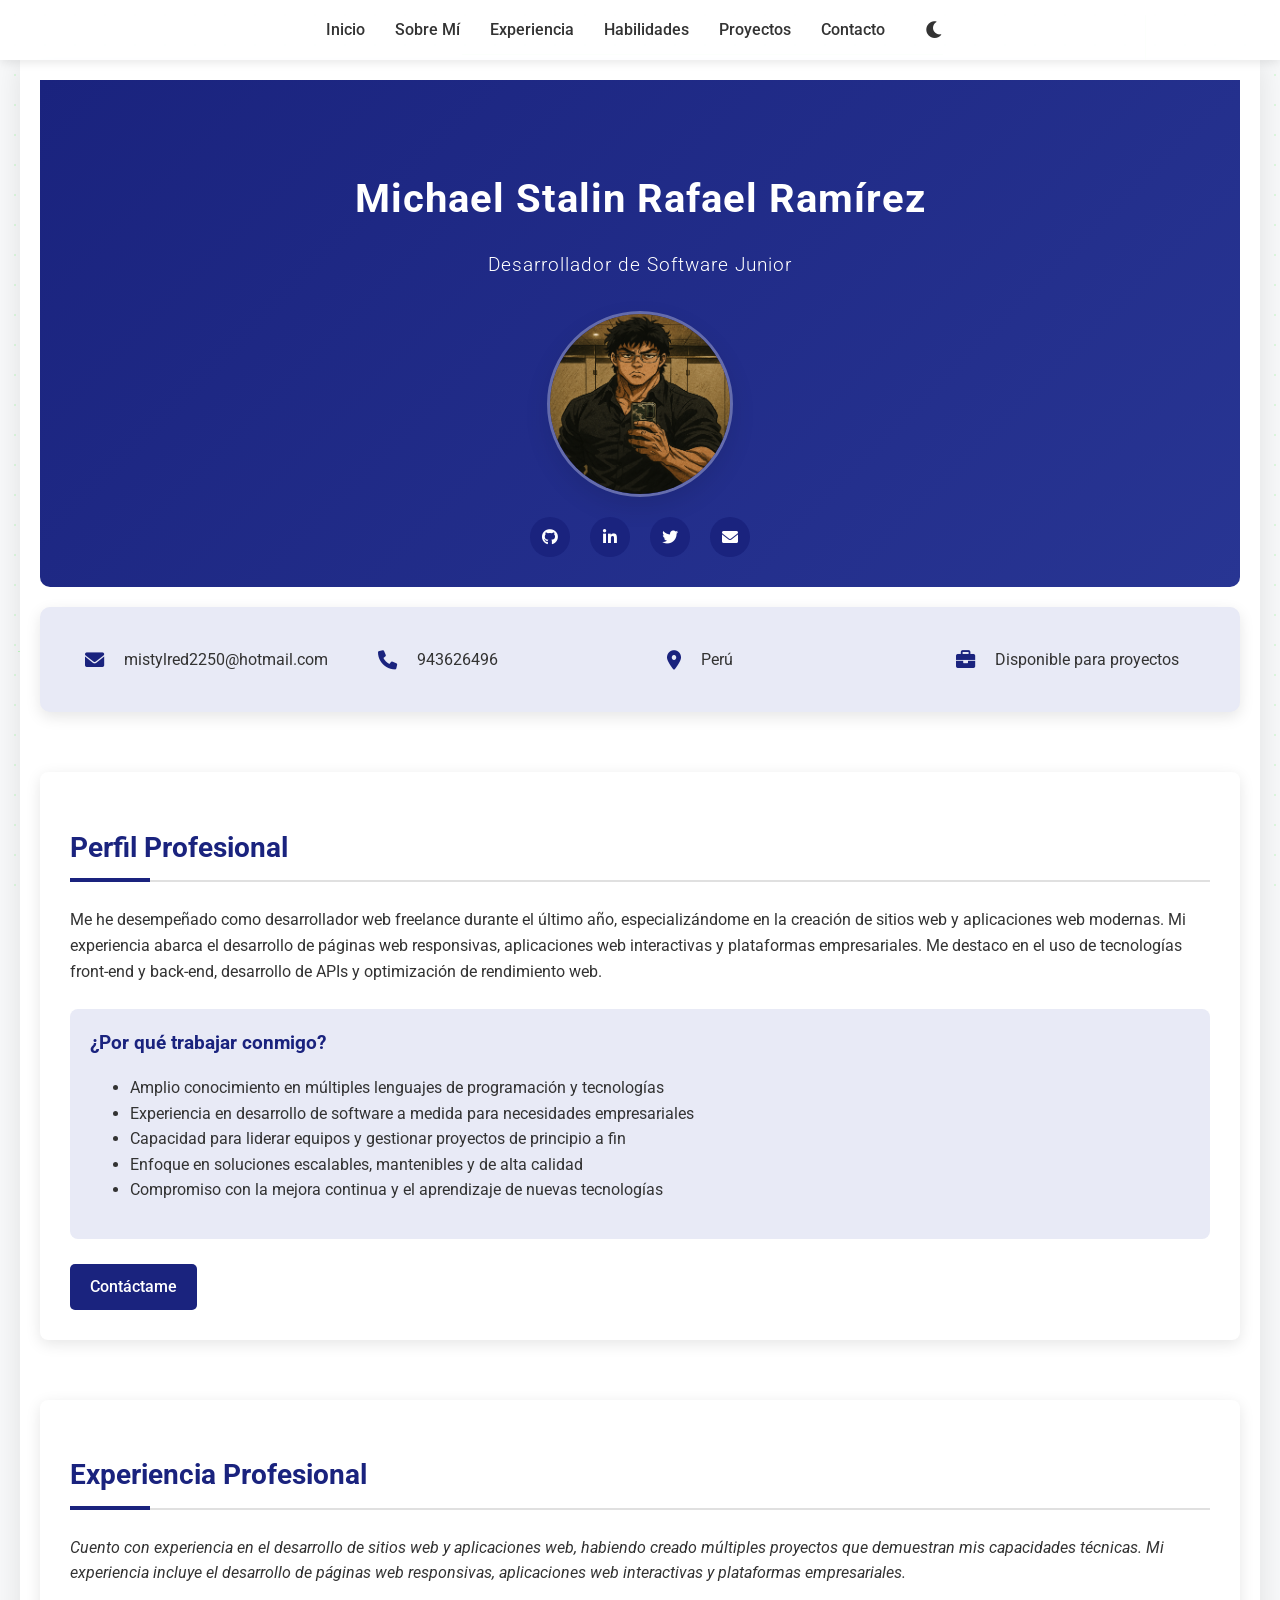
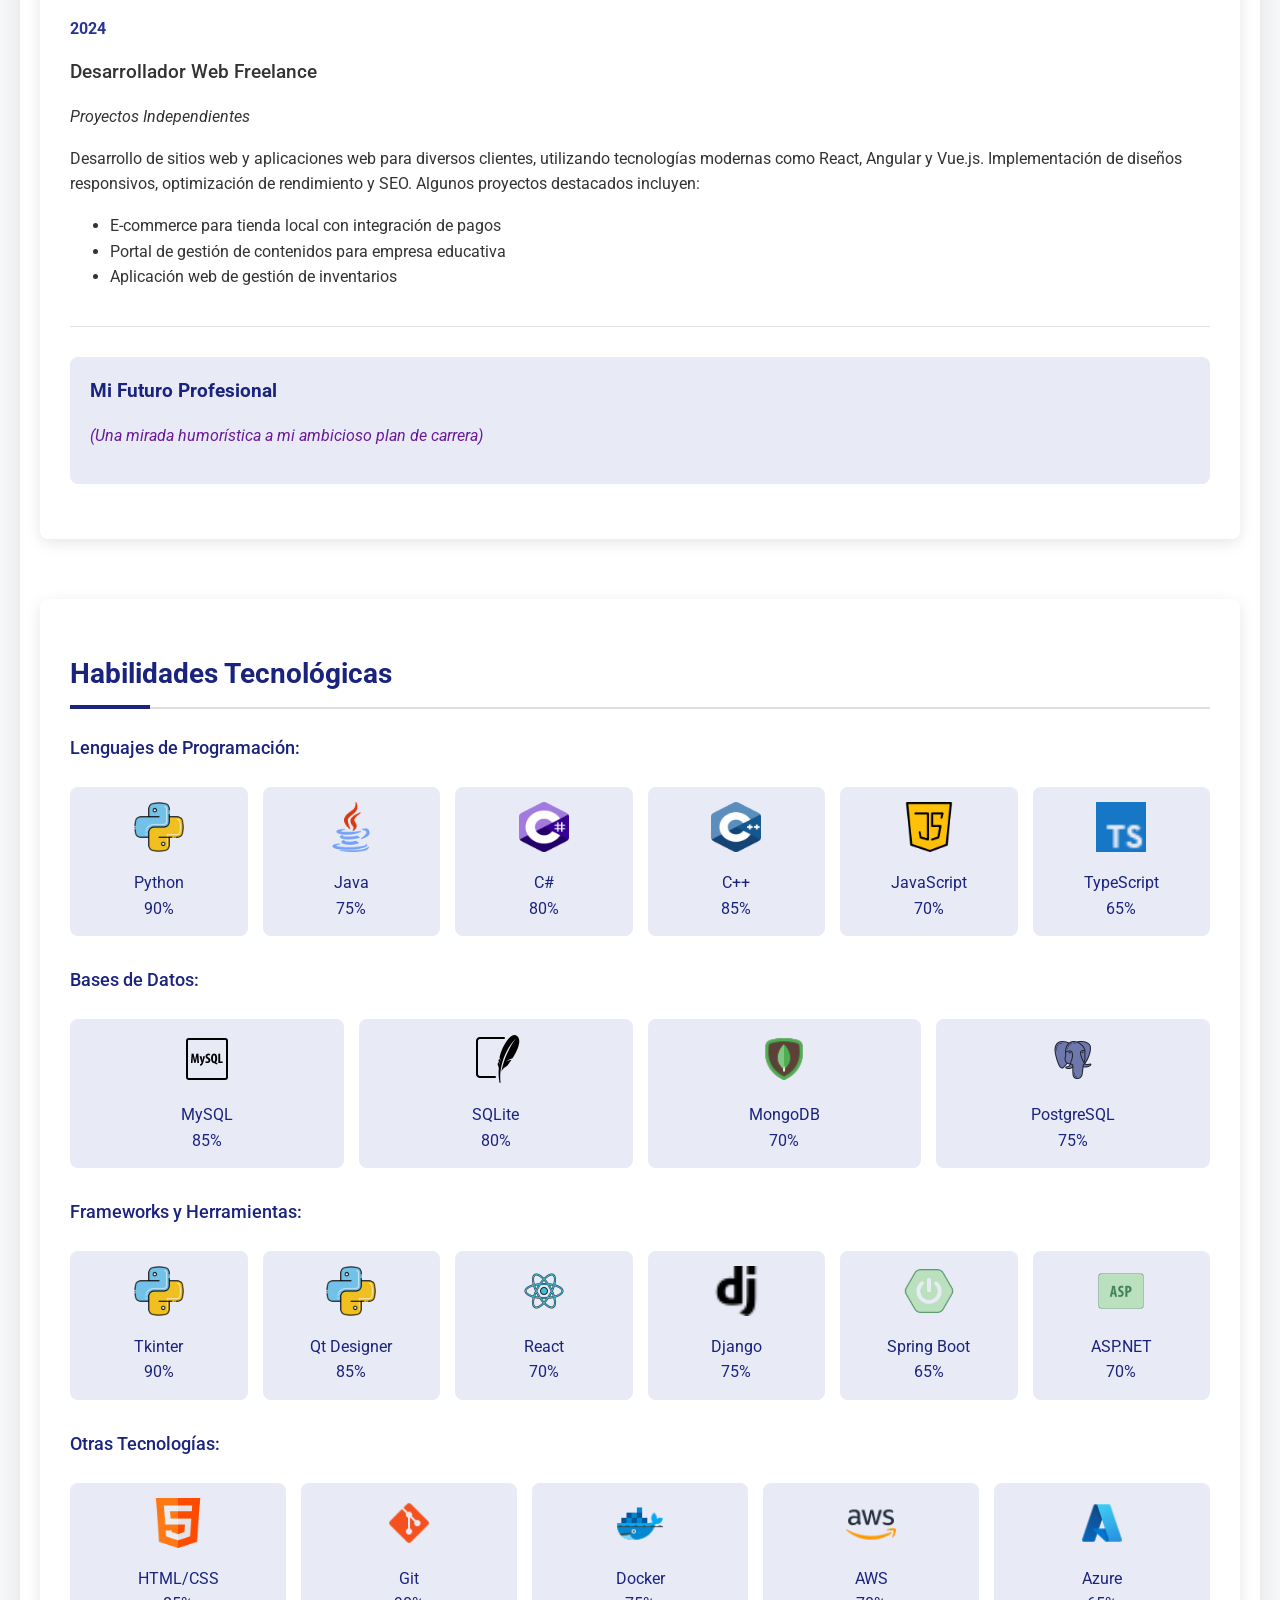
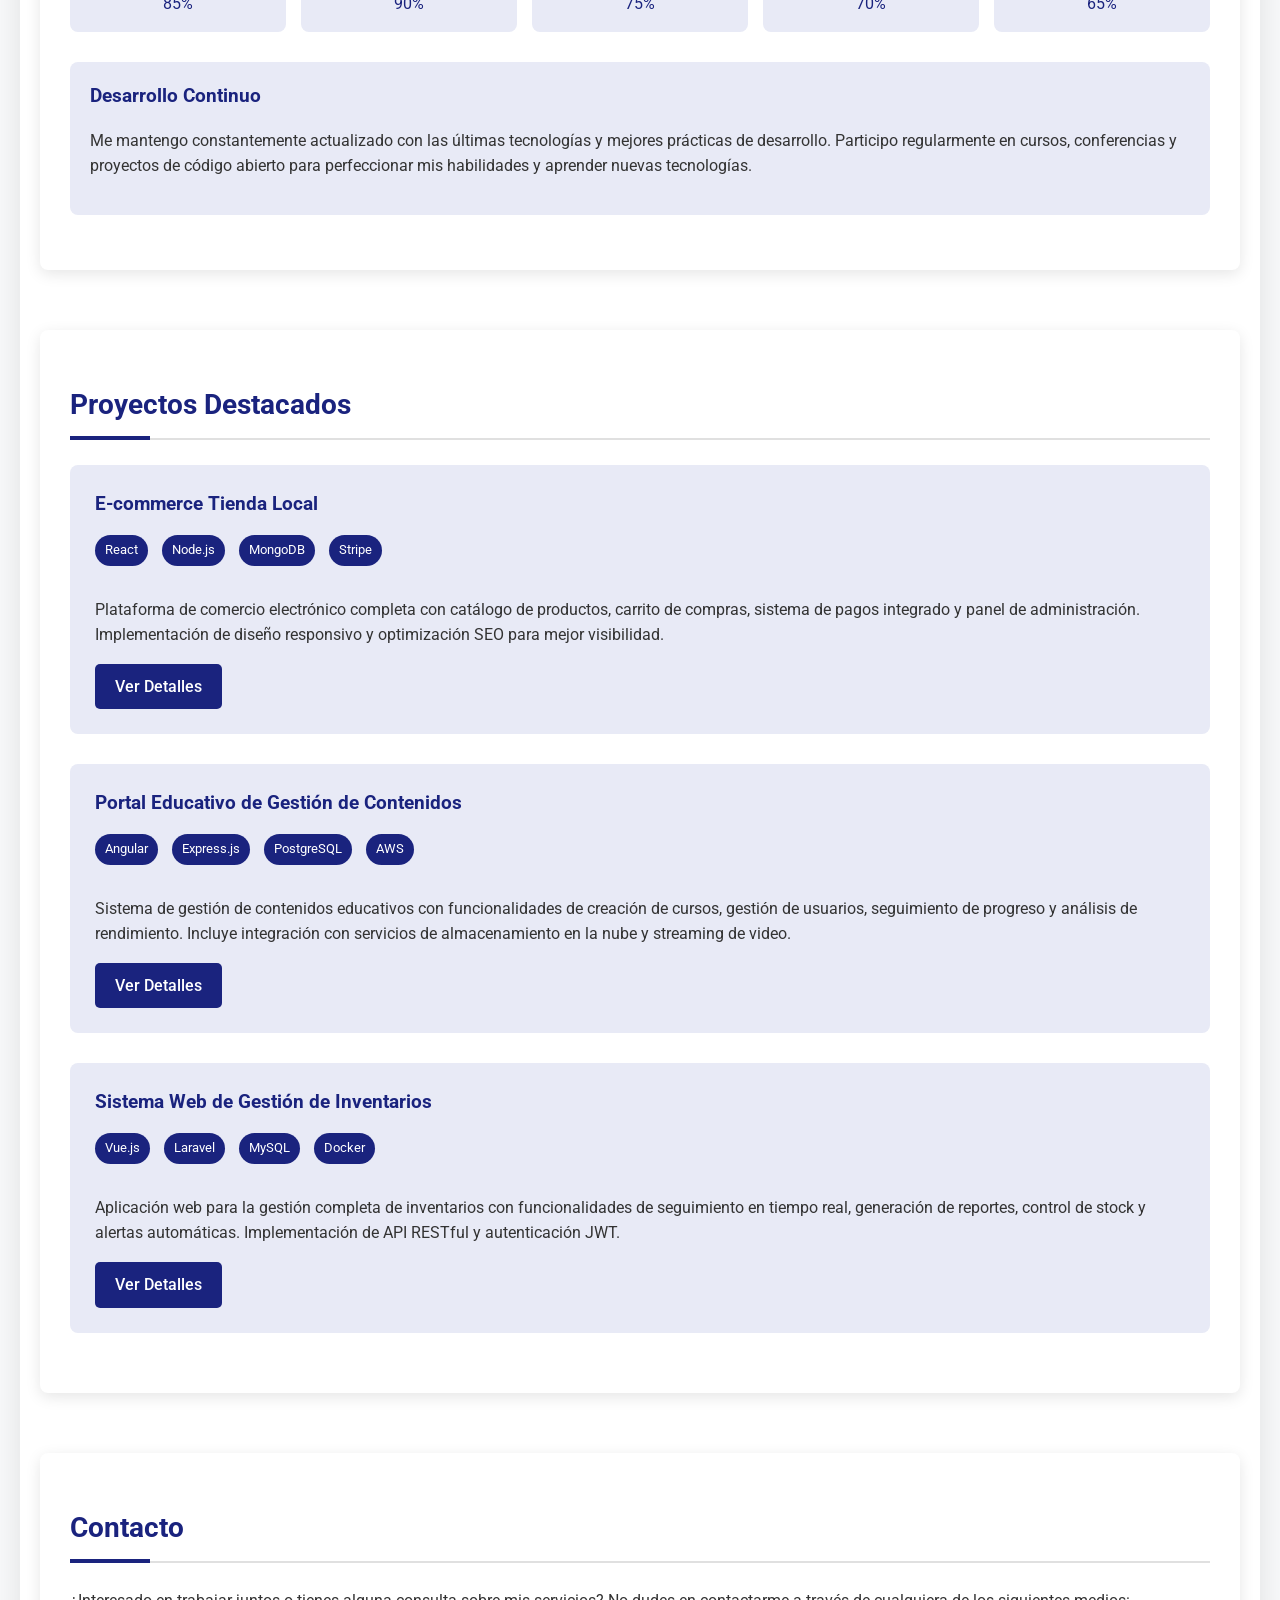
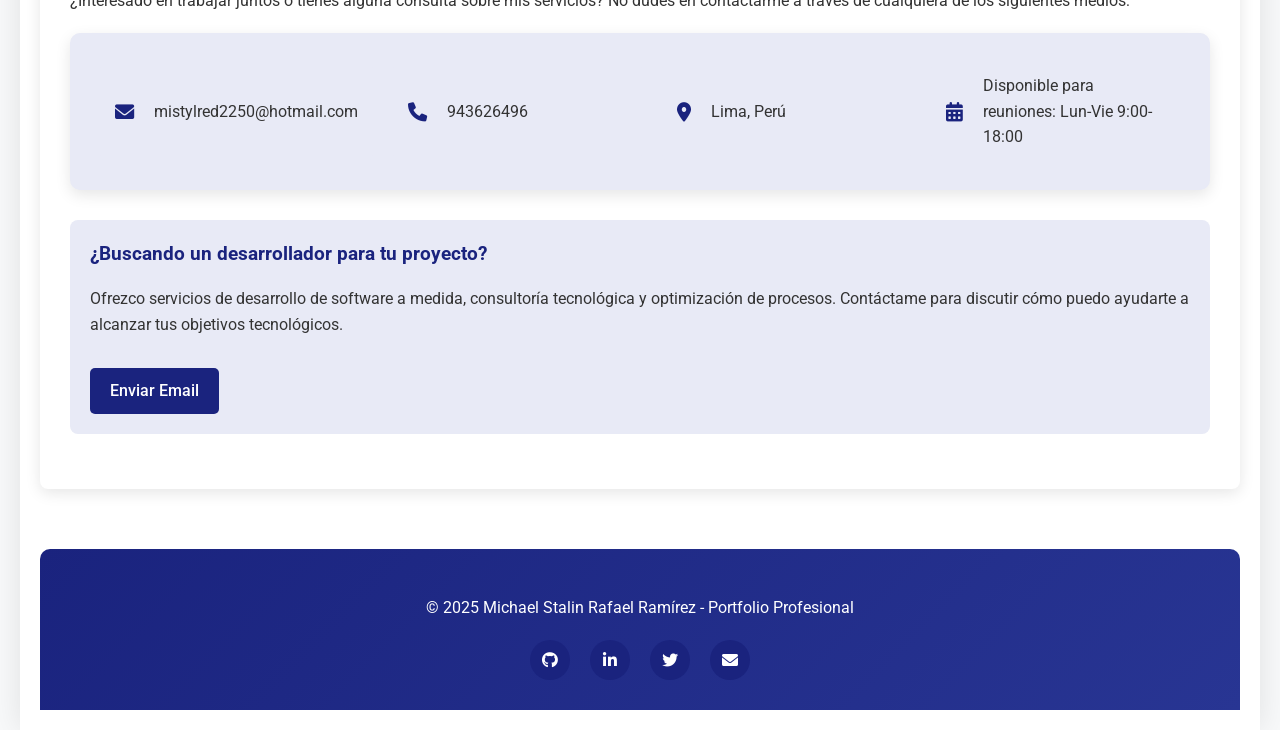
==== commit add448f3: "Update index.html" ====
--- a/index.html
+++ b/index.html
@@ -123,18 +123,6 @@
                     (Una mirada humorística a mi ambicioso plan de carrera)
                 </p>
             </div>
-            
-            <div class="experience-item">
-                <p class="experience-date">2025 - 2030</p>
-                <p class="experience-role">CEO y Fundador</p>
-                <p class="experience-company">SenatiCorp Technologies</p>
-                <p>
-                    Lideré la creación de la empresa tecnológica más innovadora de Latinoamérica, 
-                    revolucionando el mercado con soluciones de inteligencia artificial y desarrollo 
-                    de software de vanguardia. Expandí la compañía a 15 países y desarrollé 
-                    el famoso sistema operativo "SenatiOS".
-                </p>
-            </div>
         </section>
         
         <section id="habilidades">
@@ -474,4 +462,4 @@
     <!-- Referencia al archivo JavaScript externo -->
     <script src="assets/js/scripts.js"></script>
 </body>
-</html>+</html>
